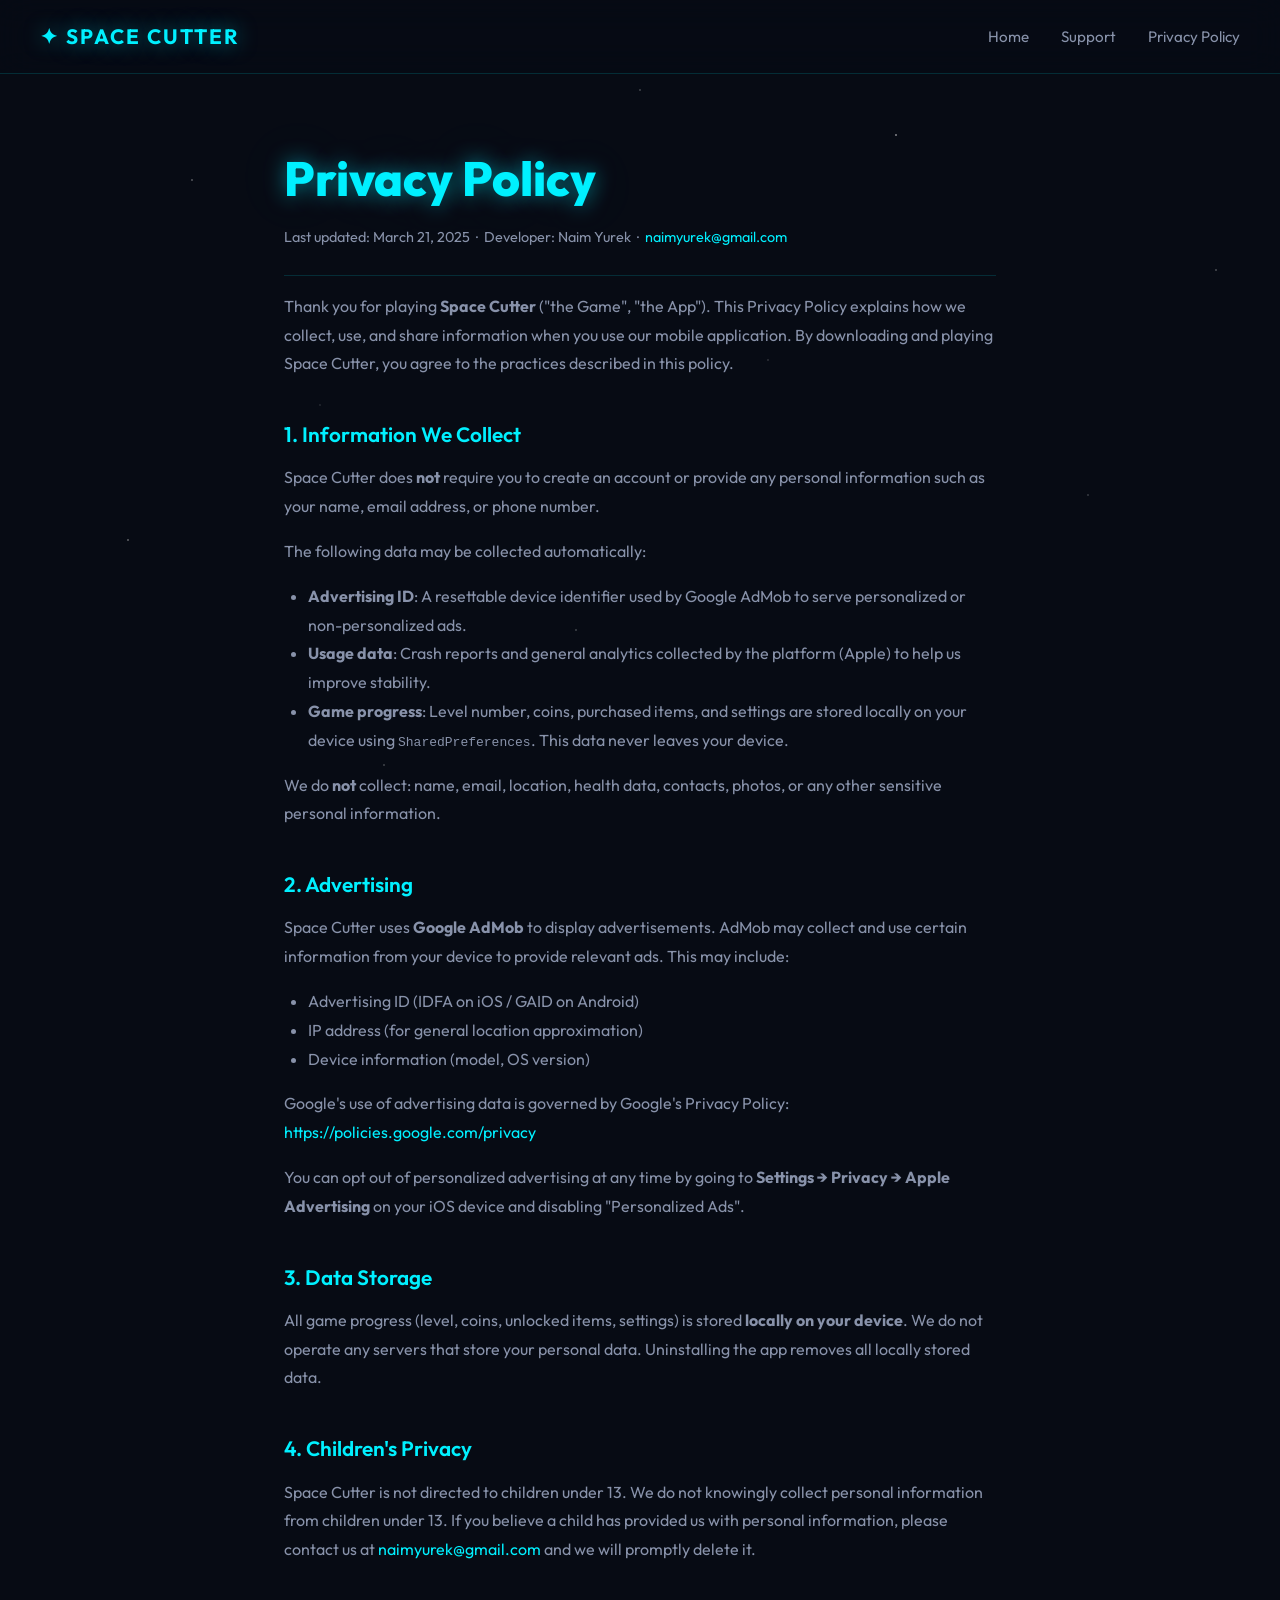
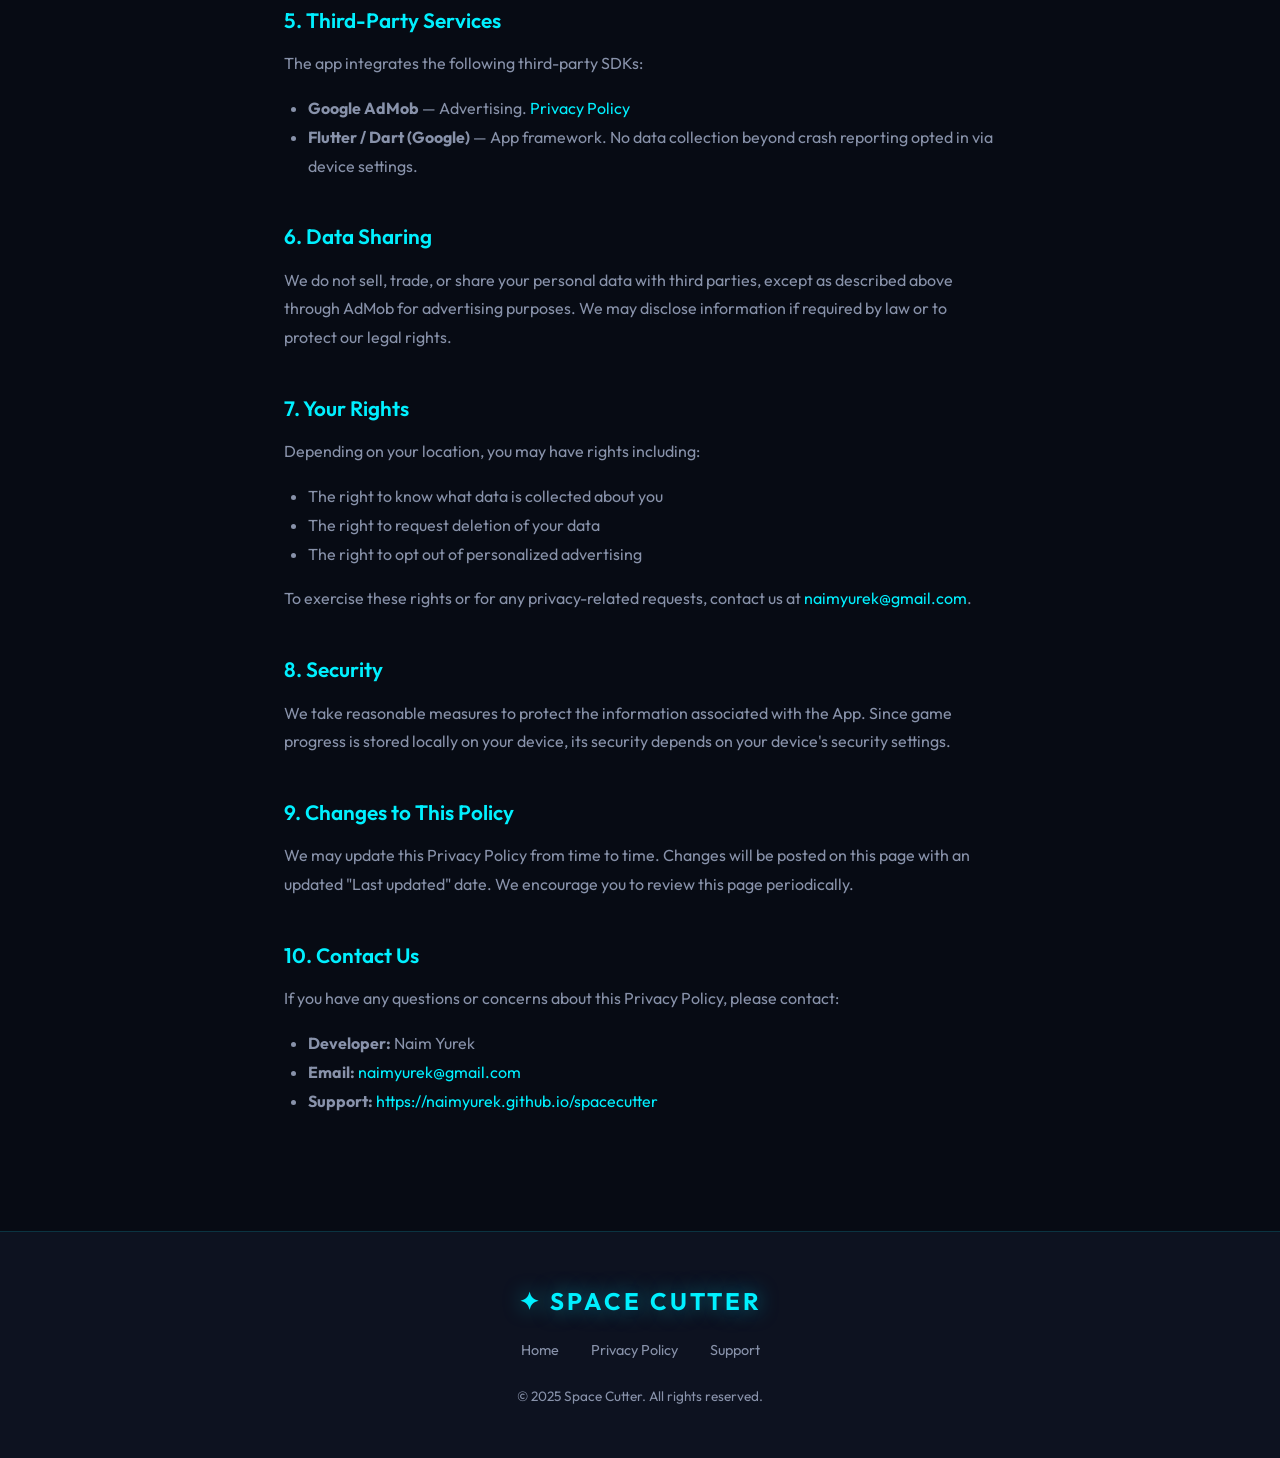
==== privacy-policy.html @ 63e6a18e "Initial commit: Space Cutter website" ====
<!DOCTYPE html>
<html lang="en">
<head>
  <meta charset="UTF-8" />
  <meta name="viewport" content="width=device-width, initial-scale=1.0" />
  <title>Privacy Policy — Space Cutter</title>
  <meta name="description" content="Privacy Policy for Space Cutter mobile game." />
  <link rel="stylesheet" href="style.css" />
  <link rel="icon" href="data:image/svg+xml,<svg xmlns='http://www.w3.org/2000/svg' viewBox='0 0 100 100'><text y='.9em' font-size='90'>🚀</text></svg>" />
</head>
<body>

  <!-- Navigation -->
  <nav>
    <a class="nav-logo" href="index.html">✦ SPACE CUTTER</a>
    <ul class="nav-links">
      <li><a href="index.html">Home</a></li>
      <li><a href="mailto:naimyurek@gmail.com">Support</a></li>
      <li><a href="privacy-policy.html">Privacy Policy</a></li>
    </ul>
  </nav>

  <main class="policy-page">
    <h1>Privacy Policy</h1>
    <p class="policy-meta">Last updated: March 21, 2025 &nbsp;·&nbsp; Developer: Naim Yurek &nbsp;·&nbsp; <a href="mailto:naimyurek@gmail.com">naimyurek@gmail.com</a></p>

    <p>
      Thank you for playing <strong>Space Cutter</strong> ("the Game", "the App"). This Privacy Policy explains how we collect, use, and share information when you use our mobile application. By downloading and playing Space Cutter, you agree to the practices described in this policy.
    </p>

    <h2>1. Information We Collect</h2>
    <p>Space Cutter does <strong>not</strong> require you to create an account or provide any personal information such as your name, email address, or phone number.</p>
    <p>The following data may be collected automatically:</p>
    <ul>
      <li><strong>Advertising ID</strong>: A resettable device identifier used by Google AdMob to serve personalized or non-personalized ads.</li>
      <li><strong>Usage data</strong>: Crash reports and general analytics collected by the platform (Apple) to help us improve stability.</li>
      <li><strong>Game progress</strong>: Level number, coins, purchased items, and settings are stored locally on your device using <code>SharedPreferences</code>. This data never leaves your device.</li>
    </ul>
    <p>We do <strong>not</strong> collect: name, email, location, health data, contacts, photos, or any other sensitive personal information.</p>

    <h2>2. Advertising</h2>
    <p>
      Space Cutter uses <strong>Google AdMob</strong> to display advertisements. AdMob may collect and use certain information from your device to provide relevant ads. This may include:
    </p>
    <ul>
      <li>Advertising ID (IDFA on iOS / GAID on Android)</li>
      <li>IP address (for general location approximation)</li>
      <li>Device information (model, OS version)</li>
    </ul>
    <p>
      Google's use of advertising data is governed by Google's Privacy Policy:
      <a href="https://policies.google.com/privacy" target="_blank" rel="noopener">https://policies.google.com/privacy</a>
    </p>
    <p>
      You can opt out of personalized advertising at any time by going to <strong>Settings → Privacy → Apple Advertising</strong> on your iOS device and disabling "Personalized Ads".
    </p>

    <h2>3. Data Storage</h2>
    <p>
      All game progress (level, coins, unlocked items, settings) is stored <strong>locally on your device</strong>. We do not operate any servers that store your personal data. Uninstalling the app removes all locally stored data.
    </p>

    <h2>4. Children's Privacy</h2>
    <p>
      Space Cutter is not directed to children under 13. We do not knowingly collect personal information from children under 13. If you believe a child has provided us with personal information, please contact us at <a href="mailto:naimyurek@gmail.com">naimyurek@gmail.com</a> and we will promptly delete it.
    </p>

    <h2>5. Third-Party Services</h2>
    <p>The app integrates the following third-party SDKs:</p>
    <ul>
      <li><strong>Google AdMob</strong> — Advertising. <a href="https://policies.google.com/privacy" target="_blank" rel="noopener">Privacy Policy</a></li>
      <li><strong>Flutter / Dart (Google)</strong> — App framework. No data collection beyond crash reporting opted in via device settings.</li>
    </ul>

    <h2>6. Data Sharing</h2>
    <p>
      We do not sell, trade, or share your personal data with third parties, except as described above through AdMob for advertising purposes. We may disclose information if required by law or to protect our legal rights.
    </p>

    <h2>7. Your Rights</h2>
    <p>Depending on your location, you may have rights including:</p>
    <ul>
      <li>The right to know what data is collected about you</li>
      <li>The right to request deletion of your data</li>
      <li>The right to opt out of personalized advertising</li>
    </ul>
    <p>
      To exercise these rights or for any privacy-related requests, contact us at <a href="mailto:naimyurek@gmail.com">naimyurek@gmail.com</a>.
    </p>

    <h2>8. Security</h2>
    <p>
      We take reasonable measures to protect the information associated with the App. Since game progress is stored locally on your device, its security depends on your device's security settings.
    </p>

    <h2>9. Changes to This Policy</h2>
    <p>
      We may update this Privacy Policy from time to time. Changes will be posted on this page with an updated "Last updated" date. We encourage you to review this page periodically.
    </p>

    <h2>10. Contact Us</h2>
    <p>
      If you have any questions or concerns about this Privacy Policy, please contact:
    </p>
    <ul>
      <li><strong>Developer:</strong> Naim Yurek</li>
      <li><strong>Email:</strong> <a href="mailto:naimyurek@gmail.com">naimyurek@gmail.com</a></li>
      <li><strong>Support:</strong> <a href="https://naimyurek.github.io/spacecutter">https://naimyurek.github.io/spacecutter</a></li>
    </ul>
  </main>

  <!-- Footer -->
  <footer>
    <div class="footer-logo">✦ SPACE CUTTER</div>
    <ul class="footer-links">
      <li><a href="index.html">Home</a></li>
      <li><a href="privacy-policy.html">Privacy Policy</a></li>
      <li><a href="mailto:naimyurek@gmail.com">Support</a></li>
    </ul>
    <p>&copy; 2025 Space Cutter. All rights reserved.</p>
  </footer>

</body>
</html>
---- style.css ----
@import url('https://fonts.googleapis.com/css2?family=Outfit:wght@300;400;600;700;900&display=swap');

:root {
  --bg: #070b14;
  --bg2: #0d1220;
  --neon-cyan: #00f0ff;
  --neon-purple: #a855f7;
  --neon-pink: #ff2d78;
  --text: #e8eaf6;
  --text-muted: #8892aa;
  --border: rgba(0, 240, 255, 0.15);
  --glow-cyan: 0 0 20px rgba(0, 240, 255, 0.5), 0 0 60px rgba(0, 240, 255, 0.15);
  --glow-purple: 0 0 20px rgba(168, 85, 247, 0.4);
}

* {
  margin: 0;
  padding: 0;
  box-sizing: border-box;
}

html {
  scroll-behavior: smooth;
}

body {
  background-color: var(--bg);
  color: var(--text);
  font-family: 'Outfit', sans-serif;
  line-height: 1.6;
  overflow-x: hidden;
}

/* ─── Stars Background ─── */
body::before {
  content: '';
  position: fixed;
  inset: 0;
  background-image:
    radial-gradient(1px 1px at 15% 20%, rgba(255,255,255,0.8) 0%, transparent 100%),
    radial-gradient(1px 1px at 45% 70%, rgba(255,255,255,0.6) 0%, transparent 100%),
    radial-gradient(1.5px 1.5px at 70% 15%, rgba(255,255,255,0.7) 0%, transparent 100%),
    radial-gradient(1px 1px at 85% 55%, rgba(255,255,255,0.5) 0%, transparent 100%),
    radial-gradient(1px 1px at 30% 85%, rgba(255,255,255,0.6) 0%, transparent 100%),
    radial-gradient(1px 1px at 60% 40%, rgba(255,255,255,0.4) 0%, transparent 100%),
    radial-gradient(1.5px 1.5px at 10% 60%, rgba(255,255,255,0.5) 0%, transparent 100%),
    radial-gradient(1px 1px at 95% 30%, rgba(255,255,255,0.7) 0%, transparent 100%),
    radial-gradient(1px 1px at 50% 10%, rgba(255,255,255,0.6) 0%, transparent 100%),
    radial-gradient(1px 1px at 25% 45%, rgba(255,255,255,0.3) 0%, transparent 100%);
  pointer-events: none;
  z-index: 0;
}

/* ─── Navigation ─── */
nav {
  position: fixed;
  top: 0;
  width: 100%;
  z-index: 100;
  padding: 20px 40px;
  display: flex;
  align-items: center;
  justify-content: space-between;
  background: rgba(7, 11, 20, 0.85);
  backdrop-filter: blur(16px);
  border-bottom: 1px solid var(--border);
}

.nav-logo {
  font-size: 1.3rem;
  font-weight: 700;
  letter-spacing: 2px;
  color: var(--neon-cyan);
  text-decoration: none;
  text-shadow: var(--glow-cyan);
}

.nav-links {
  display: flex;
  gap: 32px;
  list-style: none;
}

.nav-links a {
  color: var(--text-muted);
  text-decoration: none;
  font-size: 0.95rem;
  transition: color 0.25s;
}

.nav-links a:hover {
  color: var(--neon-cyan);
}

/* ─── Hero ─── */
.hero {
  min-height: 100vh;
  display: flex;
  flex-direction: column;
  align-items: center;
  justify-content: center;
  text-align: center;
  padding: 120px 24px 80px;
  position: relative;
  z-index: 1;
}

.hero-badge {
  display: inline-block;
  background: rgba(0, 240, 255, 0.08);
  border: 1px solid rgba(0, 240, 255, 0.3);
  color: var(--neon-cyan);
  font-size: 0.8rem;
  letter-spacing: 3px;
  text-transform: uppercase;
  padding: 8px 20px;
  border-radius: 50px;
  margin-bottom: 28px;
  animation: fadeInDown 0.8s ease-out;
}

.hero h1 {
  font-size: clamp(3.5rem, 10vw, 7rem);
  font-weight: 900;
  letter-spacing: -2px;
  line-height: 1;
  margin-bottom: 24px;
  animation: fadeInUp 0.8s ease-out 0.1s both;
}

.hero h1 .word-space {
  color: var(--text);
}

.hero h1 .word-cutter {
  color: var(--neon-cyan);
  text-shadow: var(--glow-cyan);
}

.hero-subtitle {
  font-size: clamp(1rem, 2.5vw, 1.3rem);
  color: var(--text-muted);
  max-width: 520px;
  margin-bottom: 48px;
  font-weight: 300;
  animation: fadeInUp 0.8s ease-out 0.2s both;
}

.hero-actions {
  display: flex;
  gap: 16px;
  flex-wrap: wrap;
  justify-content: center;
  animation: fadeInUp 0.8s ease-out 0.3s both;
}

.btn-primary {
  display: inline-flex;
  align-items: center;
  gap: 10px;
  background: var(--neon-cyan);
  color: var(--bg);
  font-family: 'Outfit', sans-serif;
  font-weight: 700;
  font-size: 1rem;
  padding: 16px 36px;
  border-radius: 50px;
  text-decoration: none;
  transition: all 0.25s;
  box-shadow: var(--glow-cyan);
}

.btn-primary:hover {
  transform: translateY(-3px);
  box-shadow: 0 0 30px rgba(0, 240, 255, 0.7), 0 0 80px rgba(0, 240, 255, 0.2);
}

.btn-secondary {
  display: inline-flex;
  align-items: center;
  gap: 10px;
  background: transparent;
  color: var(--text-muted);
  font-family: 'Outfit', sans-serif;
  font-weight: 400;
  font-size: 1rem;
  padding: 16px 36px;
  border-radius: 50px;
  border: 1px solid rgba(255,255,255,0.12);
  text-decoration: none;
  transition: all 0.25s;
}

.btn-secondary:hover {
  border-color: rgba(255,255,255,0.3);
  color: var(--text);
  transform: translateY(-3px);
}

/* ─── Divider line ─── */
.neon-line {
  width: 100%;
  height: 1px;
  background: linear-gradient(90deg, transparent, var(--neon-cyan), transparent);
  opacity: 0.3;
  margin: 80px 0;
}

/* ─── Features ─── */
.features {
  position: relative;
  z-index: 1;
  padding: 0 24px 100px;
  max-width: 1100px;
  margin: 0 auto;
}

.section-title {
  font-size: clamp(1.8rem, 5vw, 2.8rem);
  font-weight: 700;
  text-align: center;
  margin-bottom: 60px;
  color: var(--text);
}

.section-title span {
  color: var(--neon-cyan);
  text-shadow: var(--glow-cyan);
}

.features-grid {
  display: grid;
  grid-template-columns: repeat(auto-fit, minmax(260px, 1fr));
  gap: 24px;
}

.feature-card {
  background: rgba(13, 18, 32, 0.8);
  border: 1px solid var(--border);
  border-radius: 20px;
  padding: 32px;
  transition: all 0.3s;
  position: relative;
  overflow: hidden;
}

.feature-card::before {
  content: '';
  position: absolute;
  inset: 0;
  background: radial-gradient(ellipse at top left, rgba(0,240,255,0.05) 0%, transparent 60%);
  pointer-events: none;
}

.feature-card:hover {
  border-color: rgba(0, 240, 255, 0.4);
  transform: translateY(-6px);
  box-shadow: 0 12px 40px rgba(0, 240, 255, 0.1);
}

.feature-icon {
  font-size: 2.2rem;
  margin-bottom: 16px;
}

.feature-card h3 {
  font-size: 1.15rem;
  font-weight: 600;
  margin-bottom: 10px;
  color: var(--text);
}

.feature-card p {
  font-size: 0.9rem;
  color: var(--text-muted);
  line-height: 1.7;
}

/* ─── Footer ─── */
footer {
  position: relative;
  z-index: 1;
  background: var(--bg2);
  border-top: 1px solid var(--border);
  padding: 50px 24px;
  text-align: center;
}

.footer-logo {
  font-size: 1.5rem;
  font-weight: 700;
  letter-spacing: 3px;
  color: var(--neon-cyan);
  text-shadow: var(--glow-cyan);
  margin-bottom: 16px;
}

.footer-links {
  display: flex;
  gap: 32px;
  justify-content: center;
  list-style: none;
  margin-bottom: 24px;
  flex-wrap: wrap;
}

.footer-links a {
  color: var(--text-muted);
  text-decoration: none;
  font-size: 0.9rem;
  transition: color 0.2s;
}

.footer-links a:hover {
  color: var(--neon-cyan);
}

footer p {
  color: var(--text-muted);
  font-size: 0.85rem;
}

/* ─── Privacy Policy Page ─── */
.policy-page {
  max-width: 760px;
  margin: 0 auto;
  padding: 140px 24px 100px;
  position: relative;
  z-index: 1;
}

.policy-page h1 {
  font-size: clamp(2rem, 5vw, 3rem);
  font-weight: 800;
  color: var(--neon-cyan);
  text-shadow: var(--glow-cyan);
  margin-bottom: 8px;
}

.policy-meta {
  color: var(--text-muted);
  font-size: 0.9rem;
  margin-bottom: 48px;
  padding-bottom: 24px;
  border-bottom: 1px solid var(--border);
}

.policy-page h2 {
  font-size: 1.3rem;
  font-weight: 600;
  color: var(--neon-cyan);
  margin-top: 40px;
  margin-bottom: 12px;
}

.policy-page p {
  color: var(--text-muted);
  margin-bottom: 16px;
  line-height: 1.8;
}

.policy-page ul {
  color: var(--text-muted);
  padding-left: 24px;
  margin-bottom: 16px;
  line-height: 1.8;
}

.policy-page a {
  color: var(--neon-cyan);
  text-decoration: none;
}

.policy-page a:hover {
  text-decoration: underline;
}

/* ─── Animations ─── */
@keyframes fadeInUp {
  from { opacity: 0; transform: translateY(30px); }
  to   { opacity: 1; transform: translateY(0); }
}

@keyframes fadeInDown {
  from { opacity: 0; transform: translateY(-20px); }
  to   { opacity: 1; transform: translateY(0); }
}

/* ─── Responsive ─── */
@media (max-width: 600px) {
  nav { padding: 16px 20px; }
  .nav-links { display: none; }
  .hero-actions { flex-direction: column; align-items: center; }
  .btn-primary, .btn-secondary { width: 100%; justify-content: center; }
}
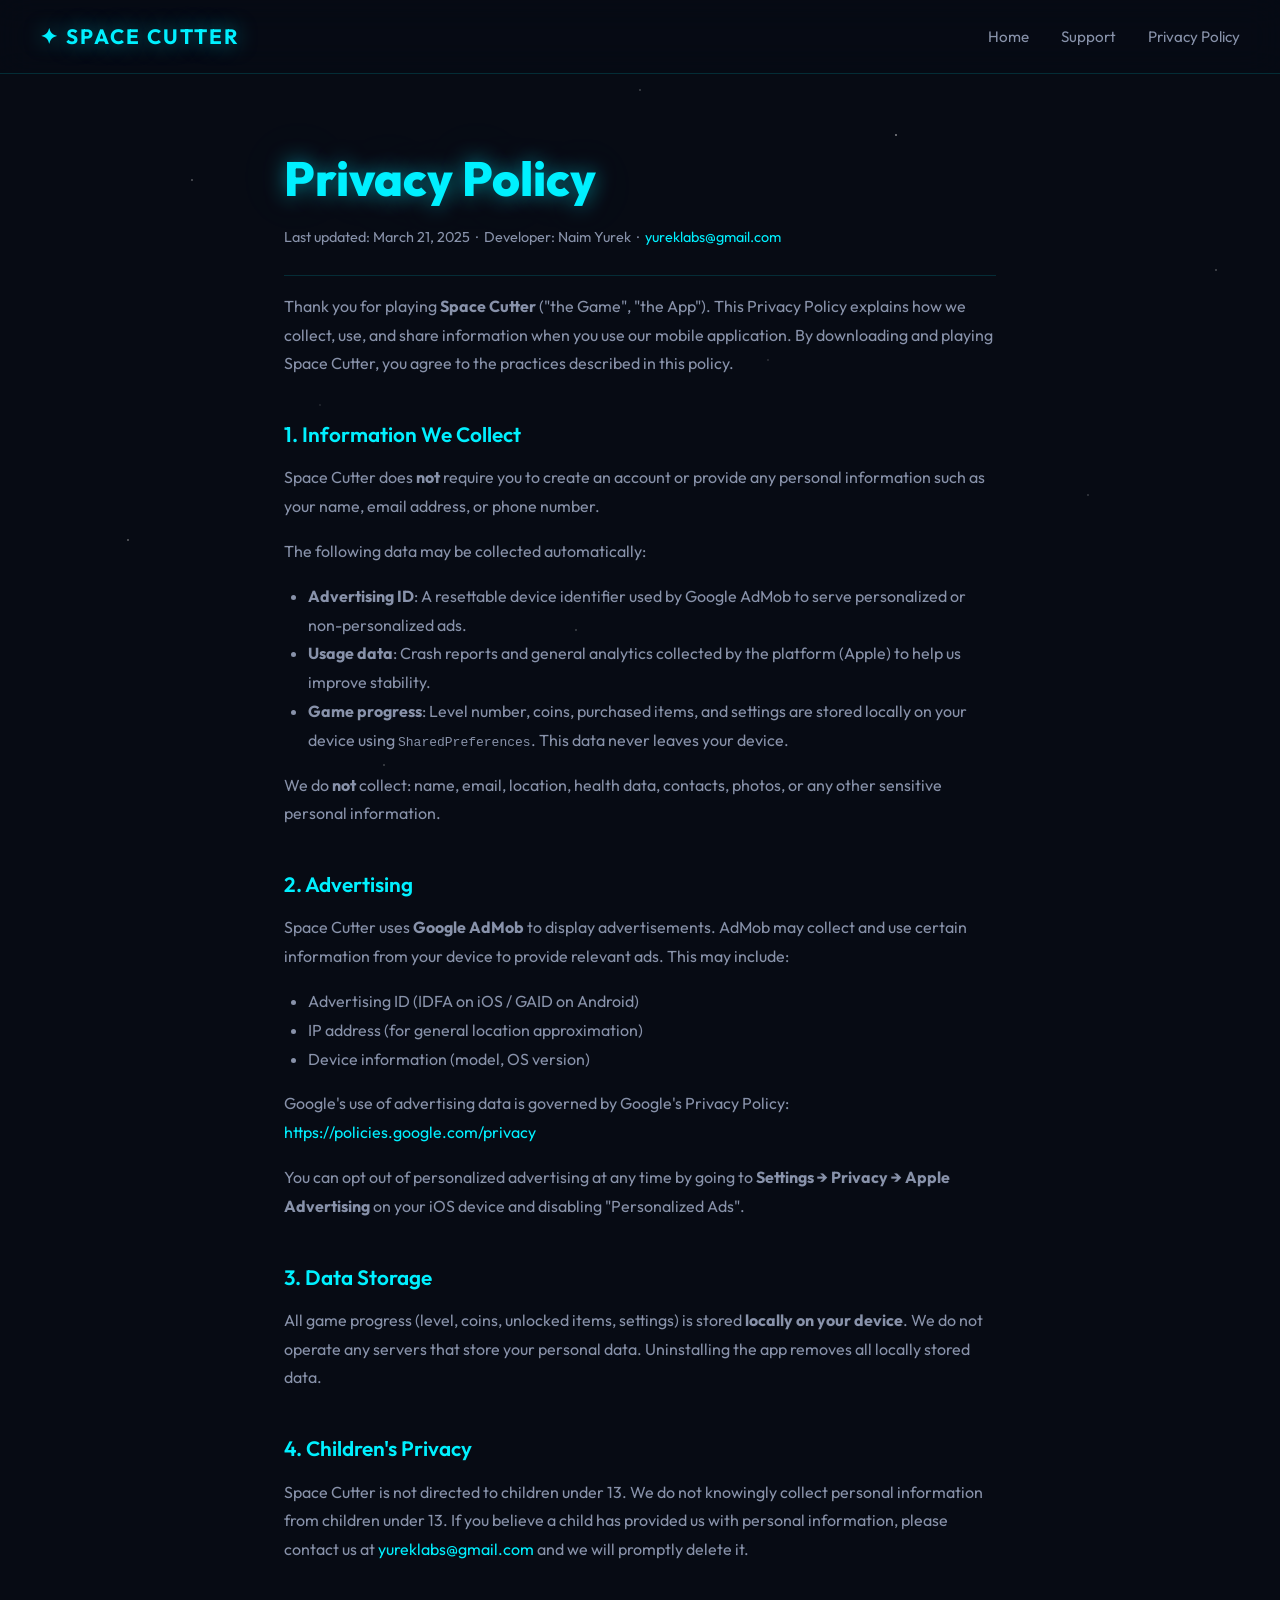
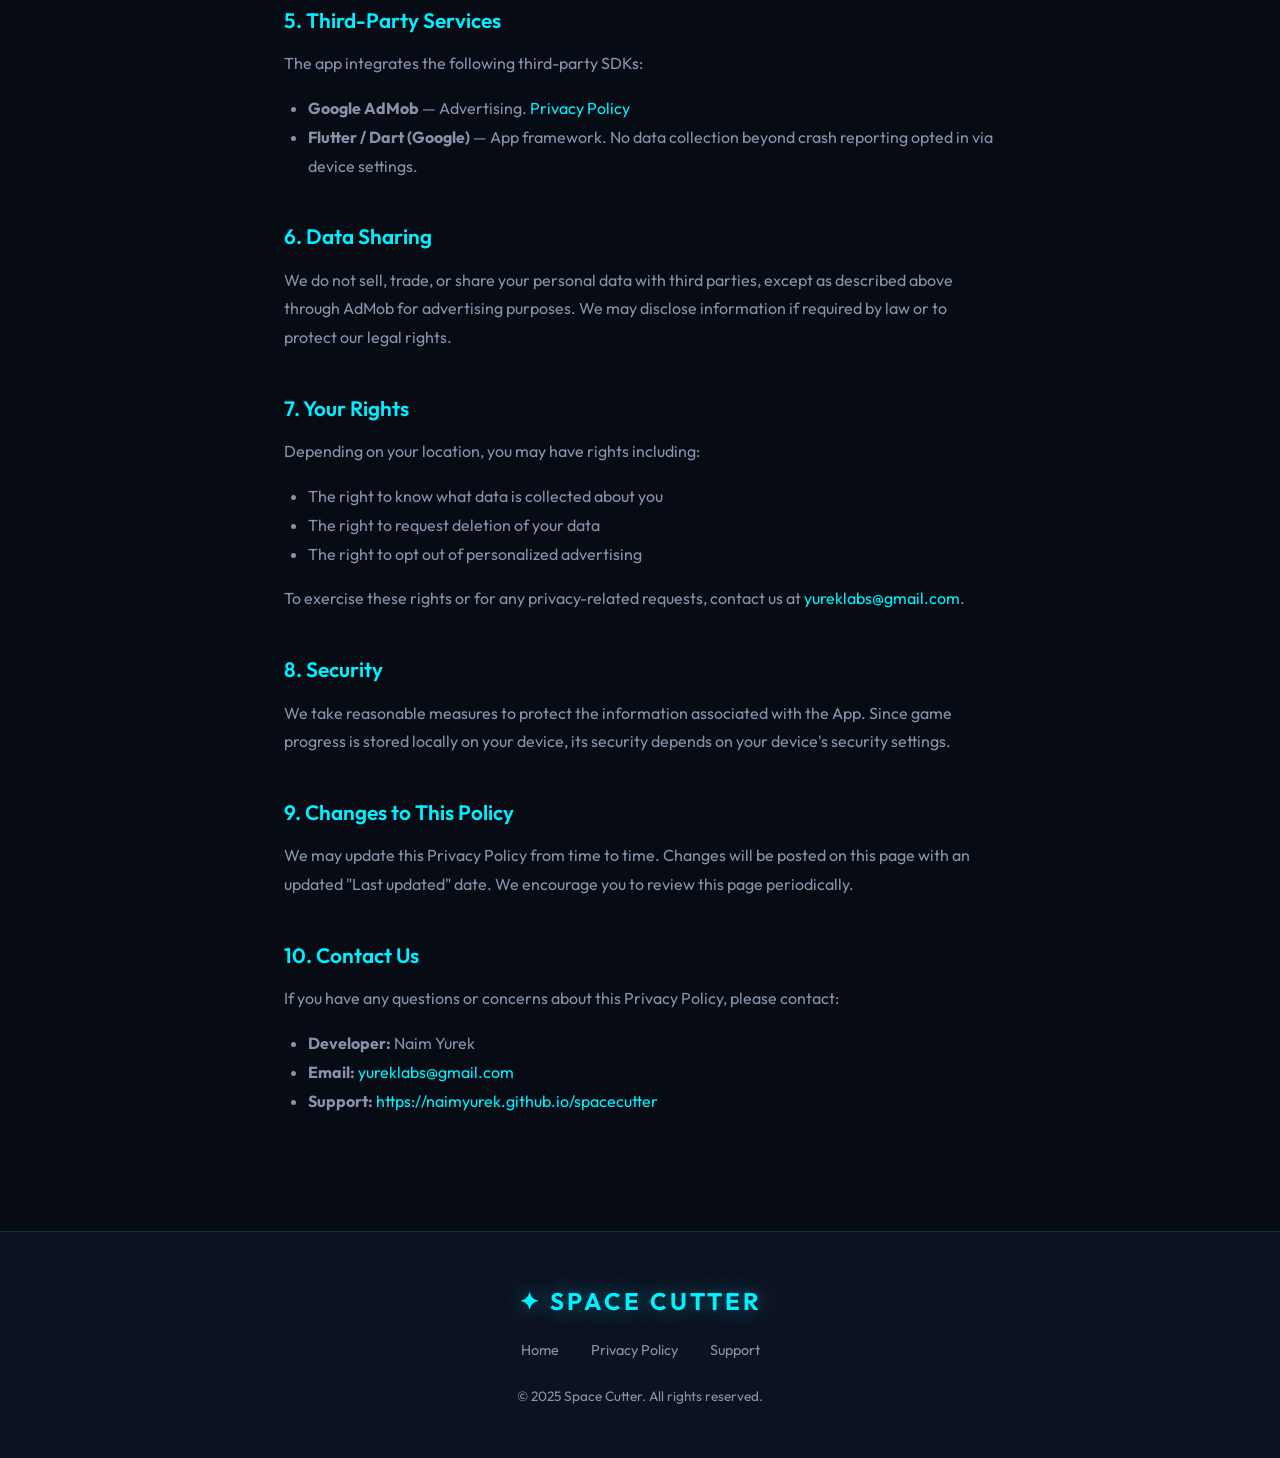
==== commit c8d1da0d: "Update support email to yureklabs@gmail.com" ====
--- a/privacy-policy.html
+++ b/privacy-policy.html
@@ -15,14 +15,14 @@
     <a class="nav-logo" href="index.html">✦ SPACE CUTTER</a>
     <ul class="nav-links">
       <li><a href="index.html">Home</a></li>
-      <li><a href="mailto:naimyurek@gmail.com">Support</a></li>
+      <li><a href="mailto:yureklabs@gmail.com">Support</a></li>
       <li><a href="privacy-policy.html">Privacy Policy</a></li>
     </ul>
   </nav>
 
   <main class="policy-page">
     <h1>Privacy Policy</h1>
-    <p class="policy-meta">Last updated: March 21, 2025 &nbsp;·&nbsp; Developer: Naim Yurek &nbsp;·&nbsp; <a href="mailto:naimyurek@gmail.com">naimyurek@gmail.com</a></p>
+    <p class="policy-meta">Last updated: March 21, 2025 &nbsp;·&nbsp; Developer: Naim Yurek &nbsp;·&nbsp; <a href="mailto:yureklabs@gmail.com">yureklabs@gmail.com</a></p>
 
     <p>
       Thank you for playing <strong>Space Cutter</strong> ("the Game", "the App"). This Privacy Policy explains how we collect, use, and share information when you use our mobile application. By downloading and playing Space Cutter, you agree to the practices described in this policy.
@@ -62,7 +62,7 @@
 
     <h2>4. Children's Privacy</h2>
     <p>
-      Space Cutter is not directed to children under 13. We do not knowingly collect personal information from children under 13. If you believe a child has provided us with personal information, please contact us at <a href="mailto:naimyurek@gmail.com">naimyurek@gmail.com</a> and we will promptly delete it.
+      Space Cutter is not directed to children under 13. We do not knowingly collect personal information from children under 13. If you believe a child has provided us with personal information, please contact us at <a href="mailto:yureklabs@gmail.com">yureklabs@gmail.com</a> and we will promptly delete it.
     </p>
 
     <h2>5. Third-Party Services</h2>
@@ -85,7 +85,7 @@
       <li>The right to opt out of personalized advertising</li>
     </ul>
     <p>
-      To exercise these rights or for any privacy-related requests, contact us at <a href="mailto:naimyurek@gmail.com">naimyurek@gmail.com</a>.
+      To exercise these rights or for any privacy-related requests, contact us at <a href="mailto:yureklabs@gmail.com">yureklabs@gmail.com</a>.
     </p>
 
     <h2>8. Security</h2>
@@ -104,7 +104,7 @@
     </p>
     <ul>
       <li><strong>Developer:</strong> Naim Yurek</li>
-      <li><strong>Email:</strong> <a href="mailto:naimyurek@gmail.com">naimyurek@gmail.com</a></li>
+      <li><strong>Email:</strong> <a href="mailto:yureklabs@gmail.com">yureklabs@gmail.com</a></li>
       <li><strong>Support:</strong> <a href="https://naimyurek.github.io/spacecutter">https://naimyurek.github.io/spacecutter</a></li>
     </ul>
   </main>
@@ -115,7 +115,7 @@
     <ul class="footer-links">
       <li><a href="index.html">Home</a></li>
       <li><a href="privacy-policy.html">Privacy Policy</a></li>
-      <li><a href="mailto:naimyurek@gmail.com">Support</a></li>
+      <li><a href="mailto:yureklabs@gmail.com">Support</a></li>
     </ul>
     <p>&copy; 2025 Space Cutter. All rights reserved.</p>
   </footer>
